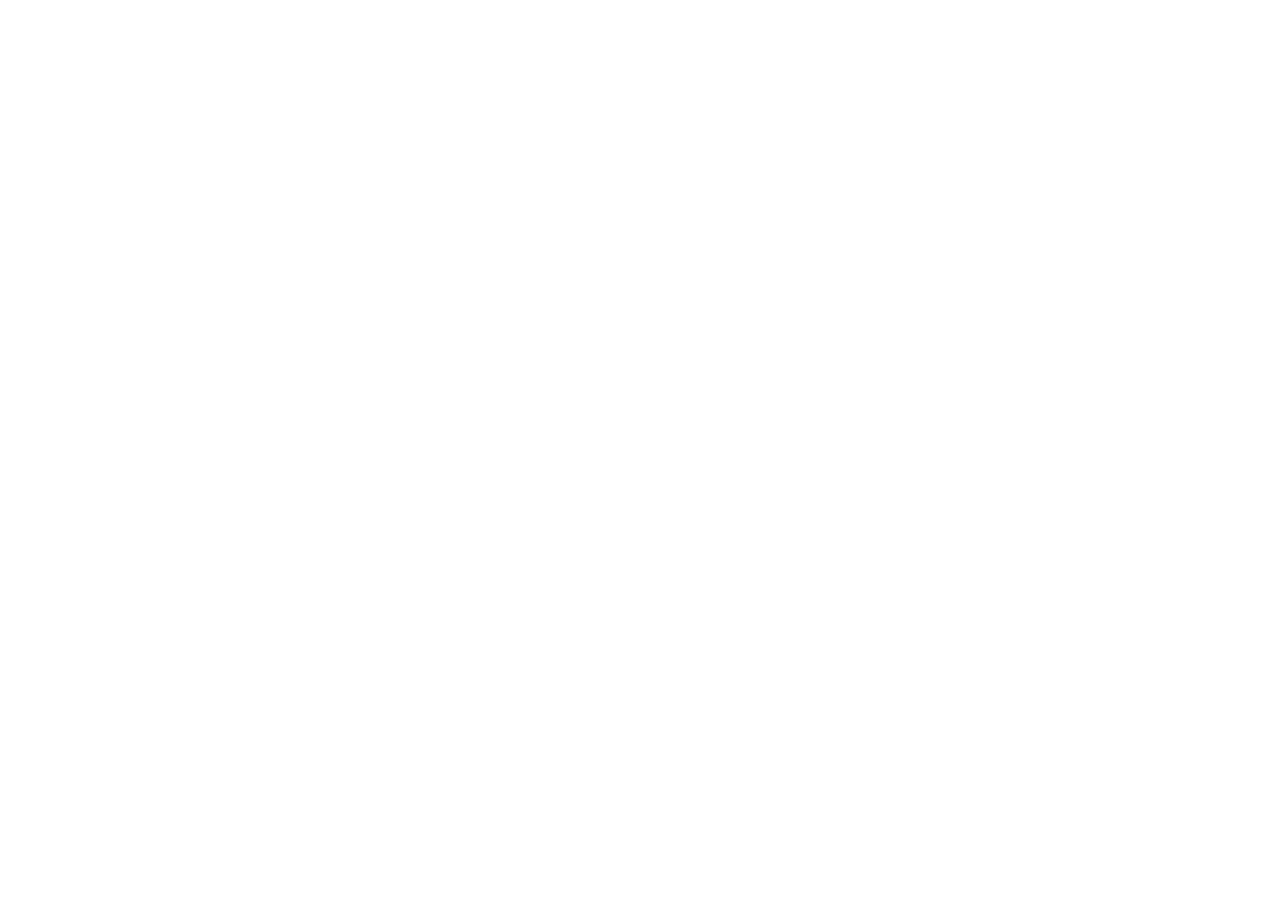
==== index.html @ 1f7528b6 "First commit" ====
<!DOCTYPE html>
<html lang="en">
  <head>
    <meta charset="UTF-8" />
    <meta http-equiv="X-UA-Compatible" content="IE=edge" />
    <meta name="viewport" content="width=device-width, initial-scale=1.0" />
    <title>Document</title>
  </head>
  <body></body>
</html>
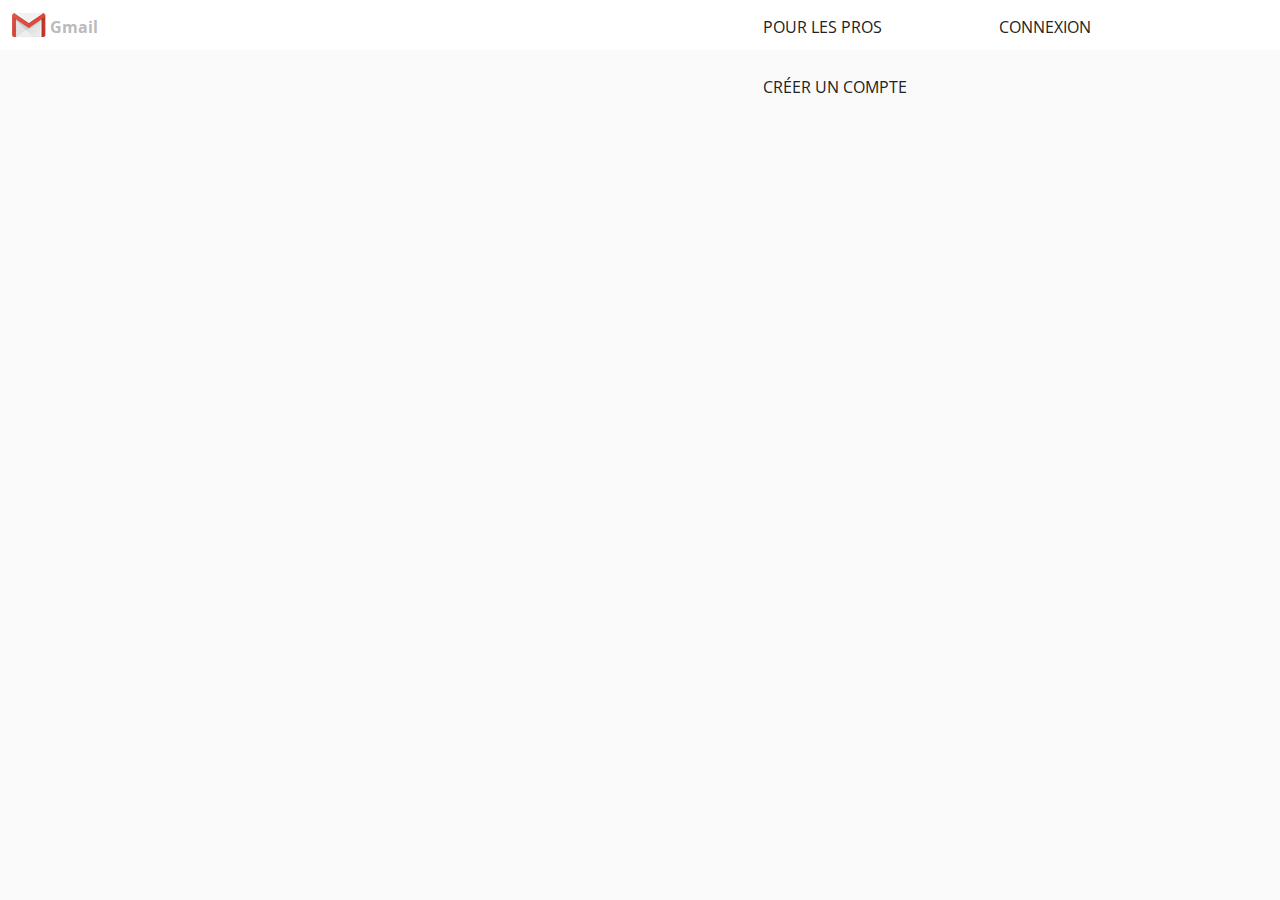
==== commit 22552d2a: "Header done" ====
--- a/index.html
+++ b/index.html
@@ -4,7 +4,35 @@
     <meta charset="UTF-8" />
     <meta http-equiv="X-UA-Compatible" content="IE=edge" />
     <meta name="viewport" content="width=device-width, initial-scale=1.0" />
-    <title>Document</title>
+    <link rel="stylesheet" type="text/css" href="./css/style.css" />
+    <link rel="preconnect" href="https://fonts.gstatic.com" />
+    <link
+      href="https://fonts.googleapis.com/css2?family=Open+Sans:wght@300&display=swap"
+      rel="stylesheet"
+    />
+    <link rel="shortcut icon" type="image/png" href="./image/mail.ico" />
+    <title>Gmail</title>
   </head>
-  <body></body>
+  <body>
+    <header>
+      <nav>
+        <section id="logo">
+          <img src="./image/mail.png" alt="Gmail" />
+          <p>Gmail</p>
+        </section>
+        <section id="menu">
+          <ul>
+            <li><a href="#">POUR LES PROS</a></li>
+            <li><a href="#">CONNEXION</a></li>
+            <li><a href="">CRÉER UN COMPTE</a></li>
+          </ul>
+        </section>
+      </nav>
+    </header>
+
+    <main></main>
+
+    <footer></footer>
+    <script src="./js/app.js"></script>
+  </body>
 </html>
--- a/css/style.css
+++ b/css/style.css
@@ -0,0 +1,72 @@
+/* reset */
+html {
+  font-size: 62.5%;
+}
+body {
+  font: 1.6rem sans-serif;
+  margin: 0;
+}
+h1,
+h2,
+h3,
+ul,
+p,
+figure {
+  margin: 0;
+  padding: 0;
+  list-style: none;
+}
+
+a {
+  text-decoration: none;
+  color: #222;
+}
+
+* {
+  box-sizing: border-box;
+}
+
+/* body */
+body {
+  font-family: "Open Sans", sans-serif;
+  background-color: #fafafa;
+  font-size: 1.6rem;
+}
+
+nav {
+  background-color: white;
+  width: 100%;
+  height: 5rem;
+}
+
+#logo img {
+  margin: 1rem 0rem 0rem 1rem;
+}
+
+#logo p {
+  font-weight: bold;
+  color: #bbbbbb;
+  margin: -3rem 0rem 0rem 5rem;
+}
+
+#menu {
+  position: absolute;
+  max-width: 100%;
+  margin: -2.2rem 0rem 0rem 67rem;
+}
+
+#menu ul li {
+  display: inline-block;
+  height: 6rem;
+  padding-left: 7.3rem;
+}
+
+#menu a {
+  padding: 2rem;
+  padding-bottom: 1.2rem;
+}
+
+#menu a:hover {
+  background-color: #dd5347;
+  color: #fafafa;
+}
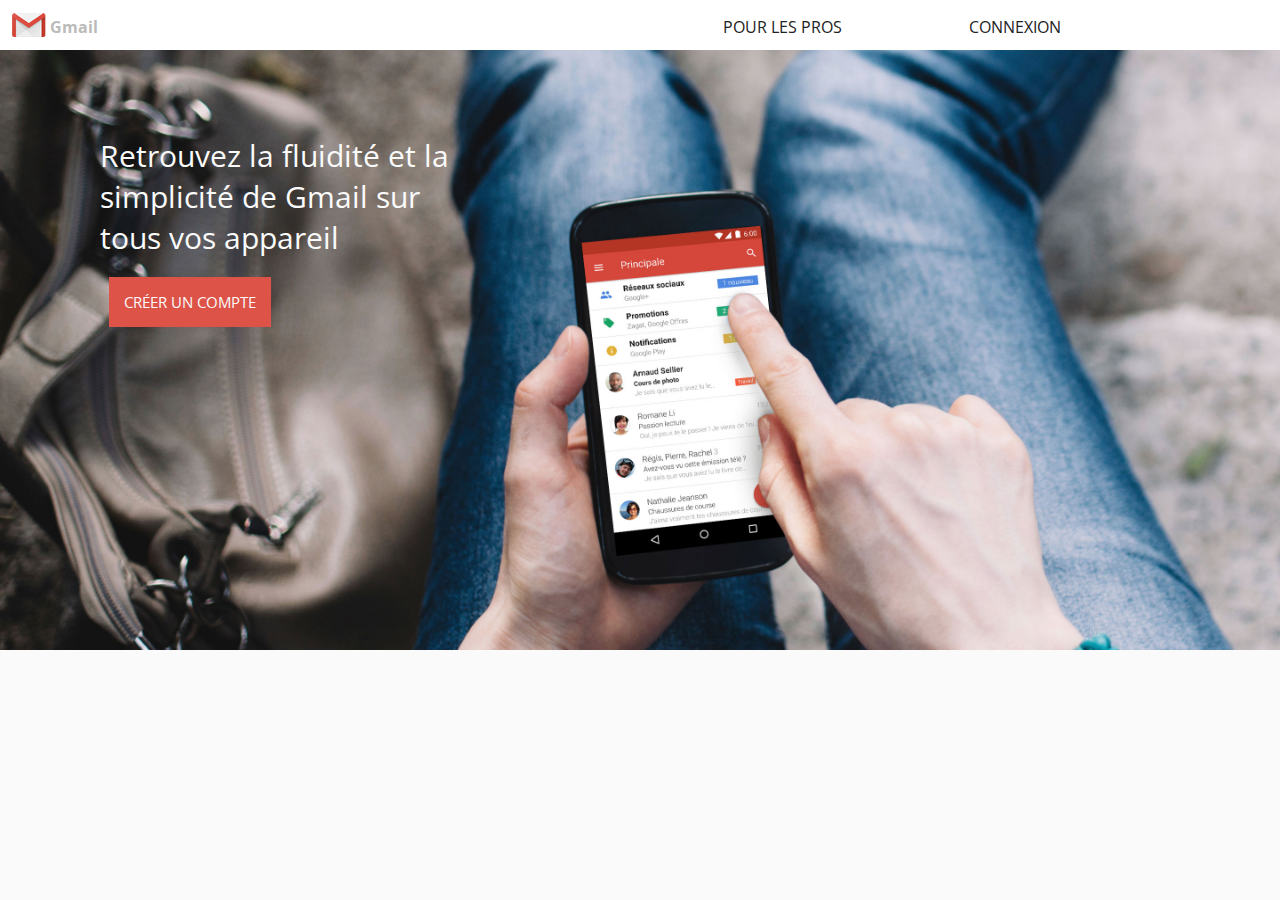
==== commit 50f9959b: "Home page done" ====
--- a/index.html
+++ b/index.html
@@ -30,7 +30,20 @@
       </nav>
     </header>
 
-    <main></main>
+    <main>
+      <section id="home">
+        <img src="./image/home-hero.jpg" />
+        <p>
+          Retrouvez la fluidité et la <br />
+          simplicité de Gmail sur <br />
+          tous vos appareil
+          <a href="">CRÉER UN COMPTE</a>
+        </p>
+      </section>
+      <section id="arrow">
+        <a href=""><img src="./image/arrow.png" /></a>
+      </section>
+    </main>
 
     <footer></footer>
     <script src="./js/app.js"></script>
--- a/css/style.css
+++ b/css/style.css
@@ -1,10 +1,14 @@
 /* reset */
 html {
   font-size: 62.5%;
+  font-family: "Open Sans", sans-serif;
+  scroll-behavior: smooth;
 }
 body {
+  font-family: "Open Sans", sans-serif;
   font: 1.6rem sans-serif;
   margin: 0;
+  padding: 0;
 }
 h1,
 h2,
@@ -31,12 +35,15 @@
   font-family: "Open Sans", sans-serif;
   background-color: #fafafa;
   font-size: 1.6rem;
+  height: auto;
 }
 
 nav {
   background-color: white;
   width: 100%;
   height: 5rem;
+  overflow: hidden;
+  position: fixed;
 }
 
 #logo img {
@@ -52,13 +59,13 @@
 #menu {
   position: absolute;
   max-width: 100%;
-  margin: -2.2rem 0rem 0rem 67rem;
+  margin: -2.2rem 0rem 0rem 62rem;
 }
 
 #menu ul li {
   display: inline-block;
   height: 6rem;
-  padding-left: 7.3rem;
+  padding-left: 8.3rem;
 }
 
 #menu a {
@@ -70,3 +77,38 @@
   background-color: #dd5347;
   color: #fafafa;
 }
+
+#home img {
+  max-width: 100%;
+  width: 134.5rem;
+  height: 65rem;
+}
+
+#home p {
+  position: absolute;
+  margin: -52rem 0rem 0rem 10rem;
+  color: #fafafa;
+  font-family: "Open Sans", sans-serif;
+  font-size: 3rem;
+}
+
+#home p a {
+  position: absolute;
+  text-decoration: none;
+  color: #fafafa;
+  font-size: 1.5rem;
+  margin: 6rem 0rem 0rem -23rem;
+  background-color: #dd5347;
+  padding: 1.5rem;
+}
+
+#arrow img {
+  max-width: 100%;
+  width: 3.3rem;
+  background-color: #dd5347;
+  position: absolute;
+  margin: -9rem 0rem 0rem 128rem;
+  border: 0.8rem solid transparent;
+  border-radius: 2rem;
+  height: 3.2rem;
+}
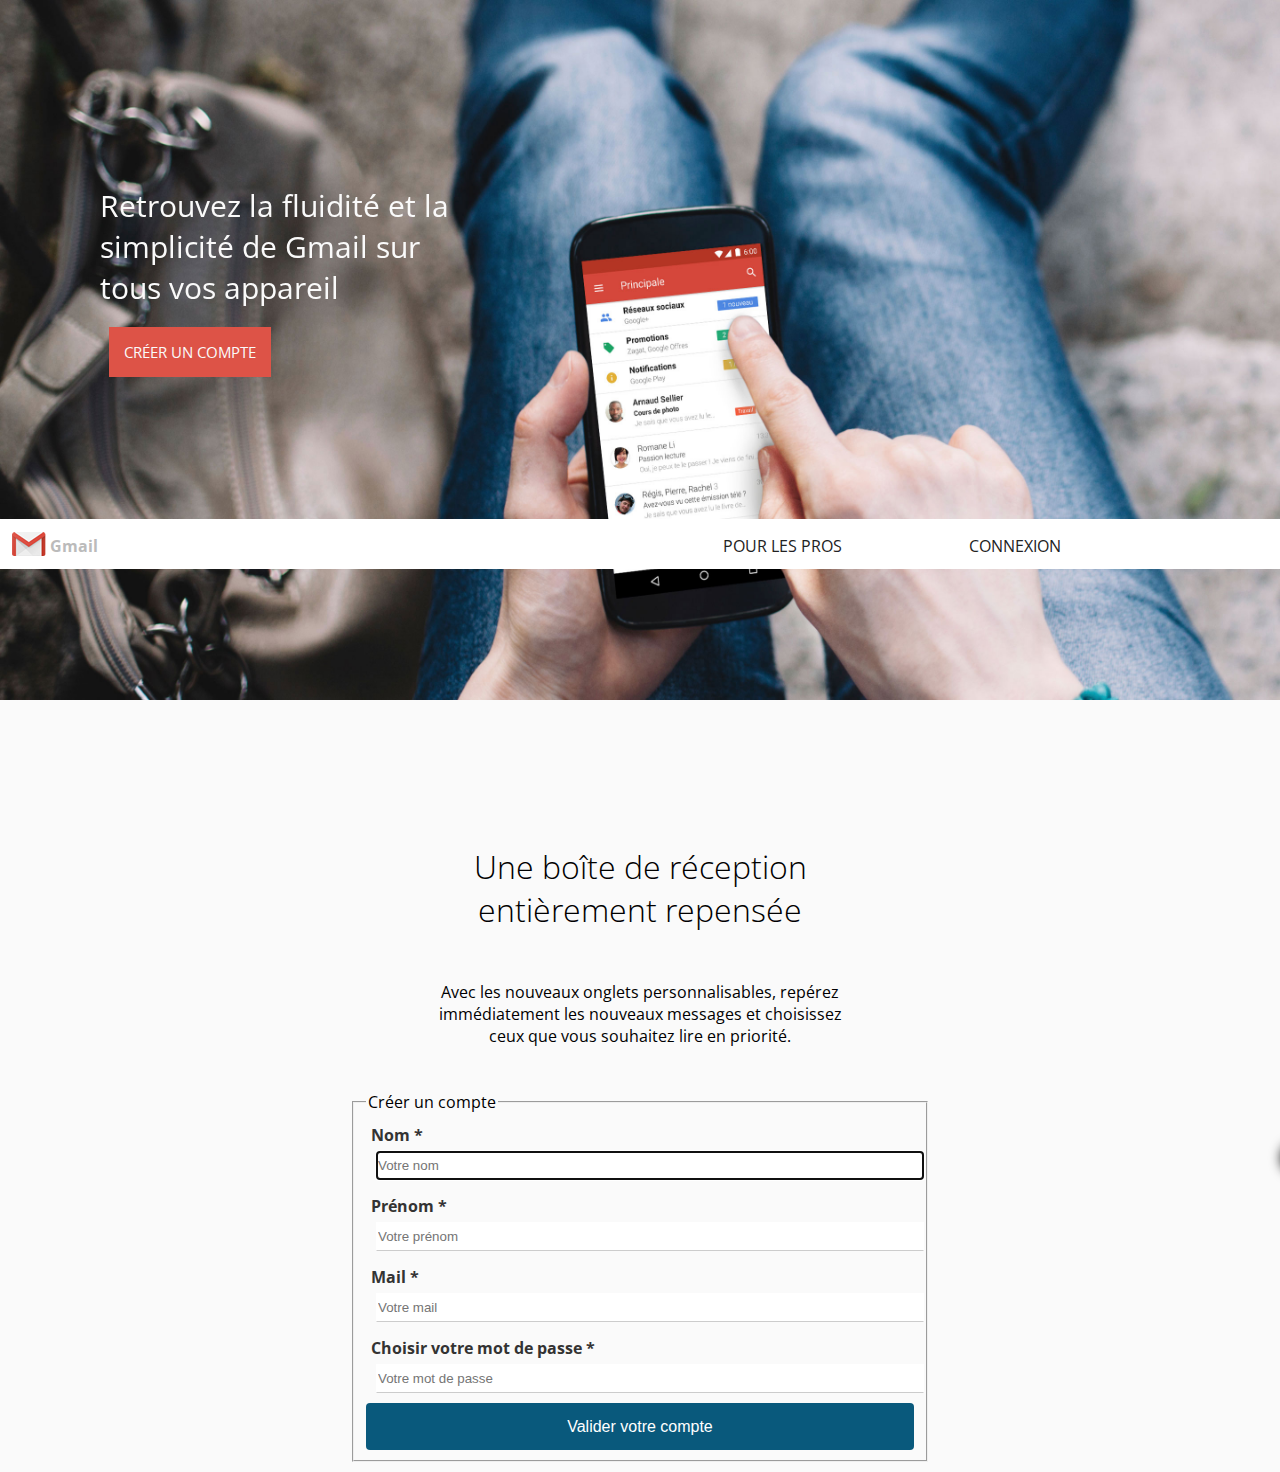
==== commit ac185fae: "HTML CSS done but responsive nav bar error and JS to do" ====
--- a/index.html
+++ b/index.html
@@ -24,7 +24,7 @@
           <ul>
             <li><a href="#">POUR LES PROS</a></li>
             <li><a href="#">CONNEXION</a></li>
-            <li><a href="">CRÉER UN COMPTE</a></li>
+            <li><a href="#form">CRÉER UN COMPTE</a></li>
           </ul>
         </section>
       </nav>
@@ -37,12 +37,64 @@
           Retrouvez la fluidité et la <br />
           simplicité de Gmail sur <br />
           tous vos appareil
-          <a href="">CRÉER UN COMPTE</a>
+          <a href="#form">CRÉER UN COMPTE</a>
         </p>
       </section>
       <section id="arrow">
-        <a href=""><img src="./image/arrow.png" /></a>
+        <a href="#form"><img src="./image/arrow.png" /></a>
       </section>
+
+      <div id="form" role="region">
+        <h1 id="form1">
+          Une boîte de réception <br />
+          entièrement repensée
+        </h1>
+        <p>
+          Avec les nouveaux onglets personnalisables, repérez <br />
+          immédiatement les nouveaux messages et choisissez <br />
+          ceux que vous souhaitez lire en priorité.
+        </p>
+        <br />
+        <br />
+        <fieldset>
+          <legend>Créer un compte</legend>
+          <form action="<?php $_SERVER['PHP_SELF']?>" method="post">
+            <label for="nom">Nom *</label>
+            <input
+              type="text"
+              name="nom"
+              id="nom"
+              placeholder="Votre nom"
+              autofocus
+            />
+            <label for="prenom">Prénom *</label>
+            <input
+              type="text"
+              name="prenom"
+              id="prenom"
+              placeholder="Votre prénom"
+              autofocus
+            />
+            <label for="mail">Mail *</label>
+            <input
+              type="text"
+              name="mail"
+              id="mail"
+              placeholder="Votre mail"
+              autofocus
+            />
+            <label for="password">Choisir votre mot de passe *</label>
+            <input
+              type="text"
+              name="password"
+              id="password"
+              placeholder="Votre mot de passe"
+              autofocus
+            />
+            <input type="submit" value="Valider votre compte" />
+          </form>
+        </fieldset>
+      </div>
     </main>
 
     <footer></footer>
--- a/css/style.css
+++ b/css/style.css
@@ -57,7 +57,6 @@
 }
 
 #menu {
-  position: absolute;
   max-width: 100%;
   margin: -2.2rem 0rem 0rem 62rem;
 }
@@ -81,7 +80,7 @@
 #home img {
   max-width: 100%;
   width: 134.5rem;
-  height: 65rem;
+  height: 70rem;
 }
 
 #home p {
@@ -92,7 +91,7 @@
   font-size: 3rem;
 }
 
-#home p a {
+#home a {
   position: absolute;
   text-decoration: none;
   color: #fafafa;
@@ -111,4 +110,60 @@
   border: 0.8rem solid transparent;
   border-radius: 2rem;
   height: 3.2rem;
+  box-shadow: 0.1rem 0.8rem 1.2rem #1a1a1a;
+  position: fixed;
 }
+
+#form {
+  max-width: 60rem;
+  margin: 0 auto;
+  padding: 1rem;
+  margin-top: 9rem;
+}
+
+#form h1 {
+  font-weight: 200;
+  text-align: center;
+  margin-top: 4rem;
+}
+
+#form p {
+  margin: 5rem 0rem 0rem 0rem;
+  text-align: center;
+}
+
+input,
+label,
+textarea {
+  display: block;
+  width: 100%;
+  resize: none;
+}
+
+input[type="text"],
+input[type="password"],
+textarea {
+  padding: 0.1rem;
+  line-height: 2.5rem;
+  border: solid 0.1rem transparent;
+  border-bottom-color: #ccc;
+  margin-bottom: 1rem;
+  margin-left: 1rem;
+}
+
+label {
+  padding: 5px;
+  color: #333;
+  font-weight: bold;
+}
+
+input[type="submit"] {
+  background: #09597c;
+  line-height: 4.5rem;
+  text-align: center;
+  color: #fff;
+  border: 0;
+  border-radius: 0.4rem;
+  font-size: inherit;
+  cursor: pointer;
+}
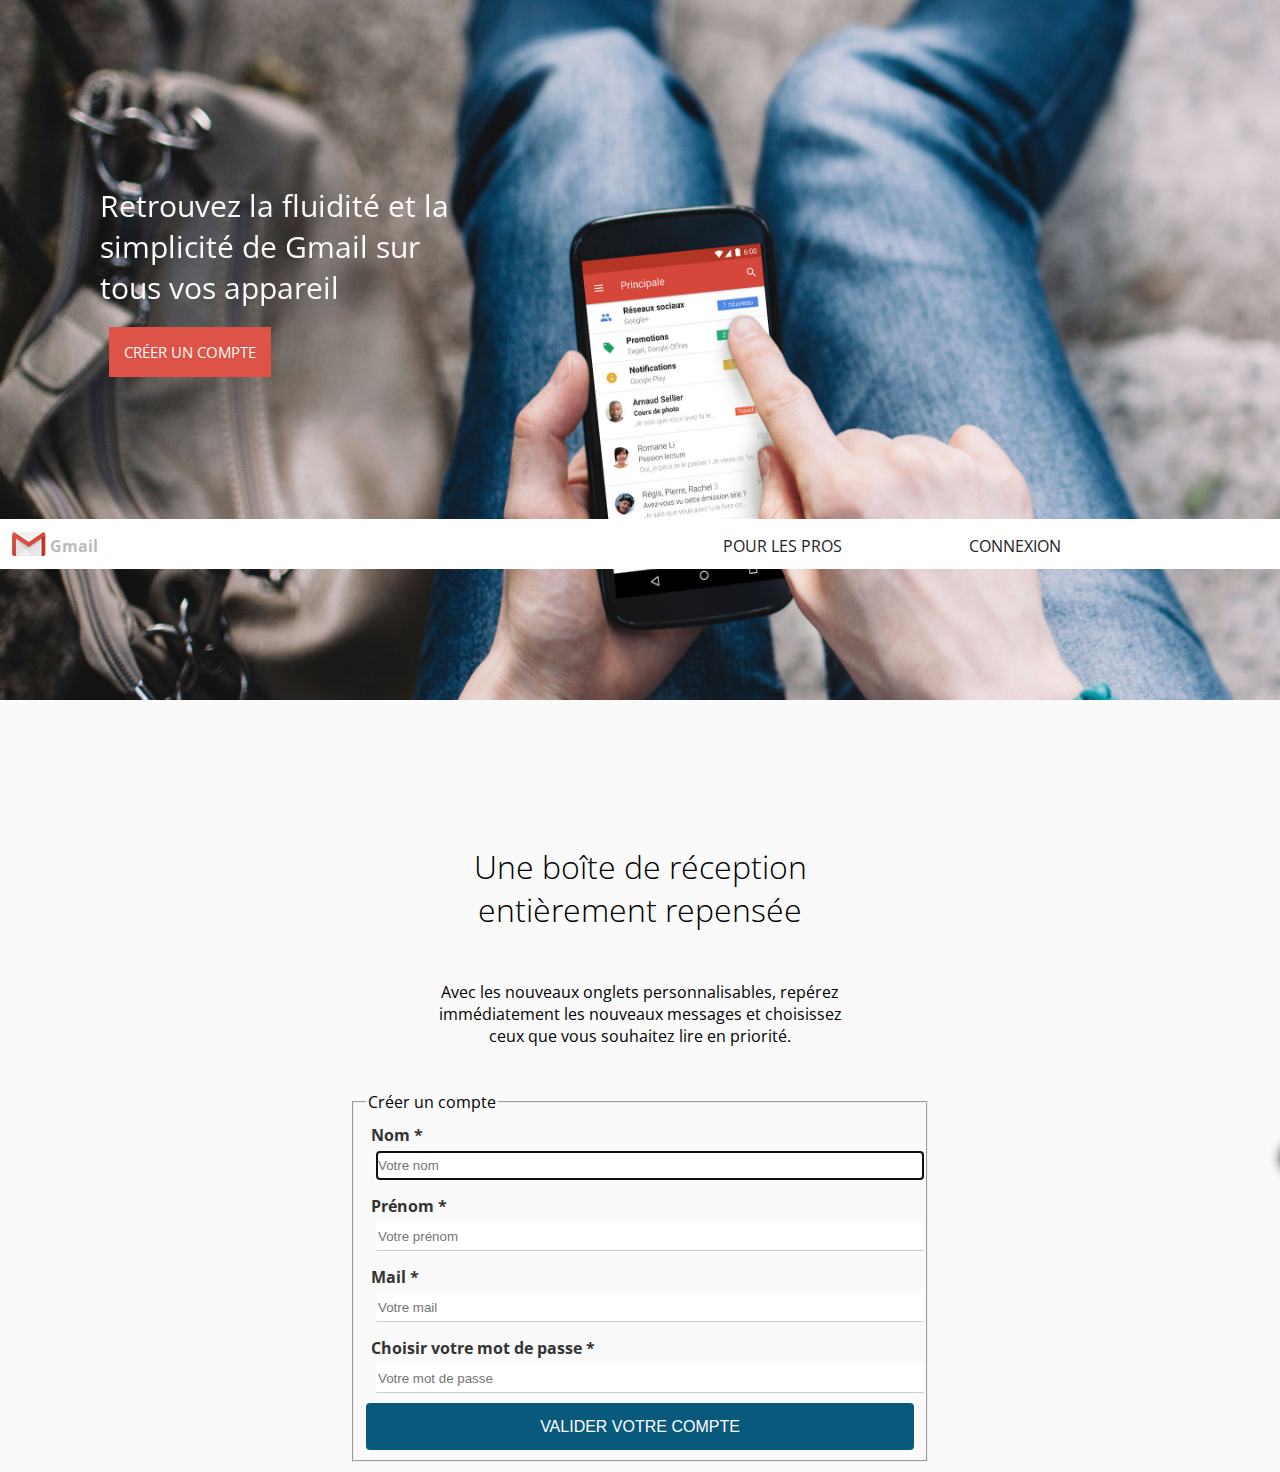
==== commit 564e2721: "Html modif" ====
--- a/index.html
+++ b/index.html
@@ -91,7 +91,7 @@
               placeholder="Votre mot de passe"
               autofocus
             />
-            <input type="submit" value="Valider votre compte" />
+            <input type="submit" value="VALIDER VOTRE COMPTE" />
           </form>
         </fieldset>
       </div>
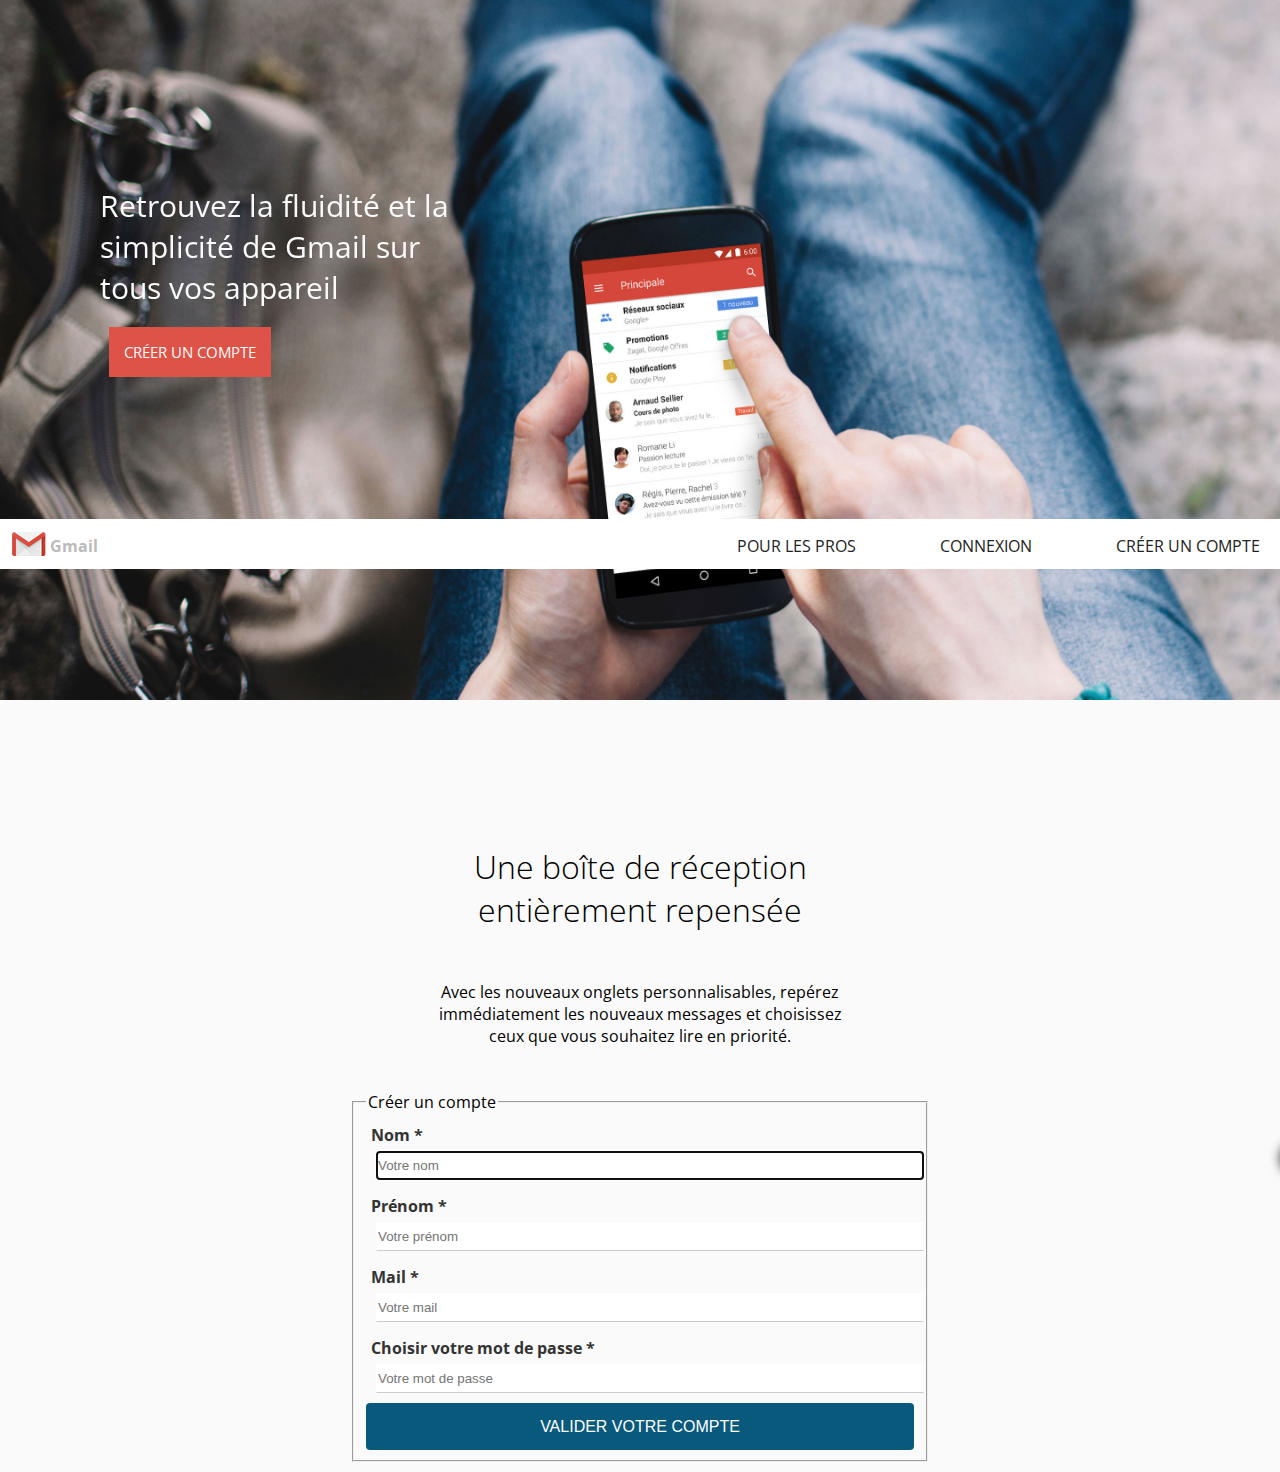
==== commit 79f6e14a: "updated" ====
--- a/index.html
+++ b/index.html
@@ -23,7 +23,7 @@
         <section id="menu">
           <ul>
             <li><a href="#">POUR LES PROS</a></li>
-            <li><a href="#">CONNEXION</a></li>
+            <li><a href="./connexion.html">CONNEXION</a></li>
             <li><a href="#form">CRÉER UN COMPTE</a></li>
           </ul>
         </section>
--- a/css/style.css
+++ b/css/style.css
@@ -58,13 +58,16 @@
 
 #menu {
   max-width: 100%;
-  margin: -2.2rem 0rem 0rem 62rem;
+  margin: 0rem auto;
+  display: flex;
+  float: right;
+  margin-top: -2.2rem;
 }
 
 #menu ul li {
   display: inline-block;
   height: 6rem;
-  padding-left: 8.3rem;
+  padding-left: 4rem;
 }
 
 #menu a {
@@ -78,8 +81,7 @@
 }
 
 #home img {
-  max-width: 100%;
-  width: 134.5rem;
+  width: 100%;
   height: 70rem;
 }
 
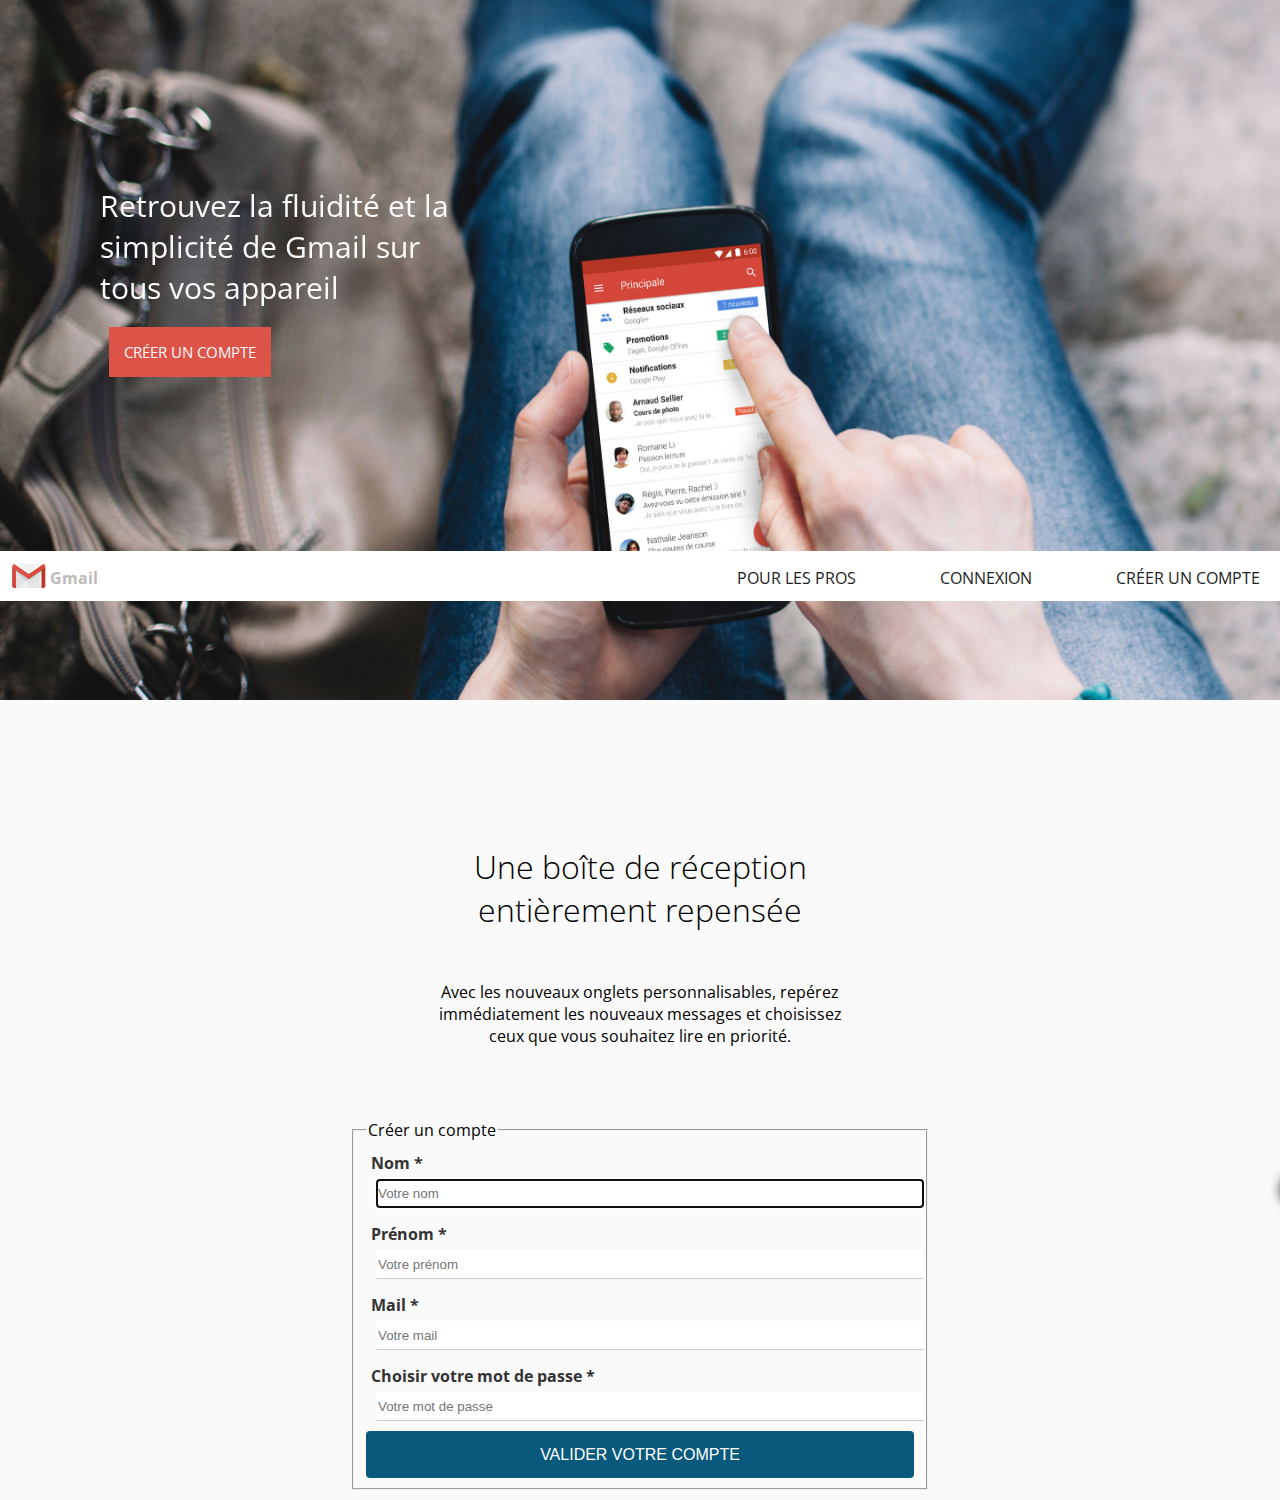
==== commit 36176a93: "JS update and connexion form done" ====
--- a/index.html
+++ b/index.html
@@ -24,7 +24,7 @@
           <ul>
             <li><a href="#">POUR LES PROS</a></li>
             <li><a href="./connexion.html">CONNEXION</a></li>
-            <li><a href="#form">CRÉER UN COMPTE</a></li>
+            <li><a href="./index.html">CRÉER UN COMPTE</a></li>
           </ul>
         </section>
       </nav>
@@ -45,7 +45,7 @@
       </section>
 
       <div id="form" role="region">
-        <h1 id="form1">
+        <h1>
           Une boîte de réception <br />
           entièrement repensée
         </h1>
@@ -54,7 +54,7 @@
           immédiatement les nouveaux messages et choisissez <br />
           ceux que vous souhaitez lire en priorité.
         </p>
-        <br />
+        <p id="warning"></p>
         <br />
         <fieldset>
           <legend>Créer un compte</legend>
--- a/css/style.css
+++ b/css/style.css
@@ -42,7 +42,6 @@
   background-color: white;
   width: 100%;
   height: 5rem;
-  overflow: hidden;
   position: fixed;
 }
 
@@ -143,6 +142,7 @@
 }
 
 input[type="text"],
+input[type="email"],
 input[type="password"],
 textarea {
   padding: 0.1rem;
@@ -169,3 +169,9 @@
   font-size: inherit;
   cursor: pointer;
 }
+
+.warning {
+  background-color: #dd5347;
+  width: 30rem;
+  color: white;
+}
